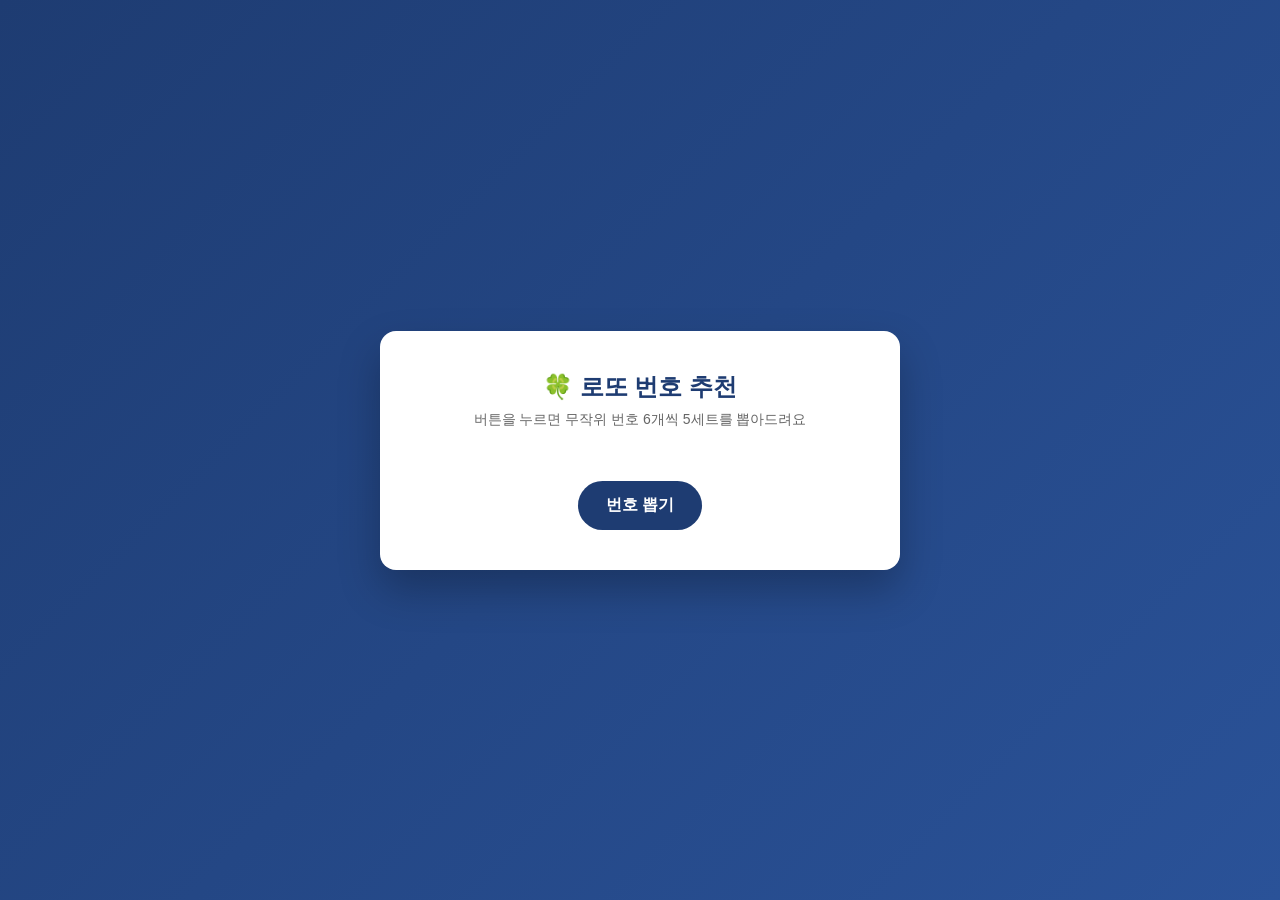
==== index.html @ 19475986 "Initial upload of lotto recommendation page" ====
<!DOCTYPE html>
<html lang="ko">
<head>
  <meta charset="UTF-8">
  <meta name="viewport" content="width=device-width, initial-scale=1.0">
  <title>로또 번호 추천</title>
  <style>
    * { box-sizing: border-box; }
    body {
      margin: 0;
      min-height: 100vh;
      display: flex;
      align-items: center;
      justify-content: center;
      background: linear-gradient(135deg, #1e3c72, #2a5298);
      font-family: "Segoe UI", "맑은 고딕", sans-serif;
    }
    .card {
      background: #ffffff;
      border-radius: 16px;
      padding: 40px 32px;
      width: 100%;
      max-width: 520px;
      text-align: center;
      box-shadow: 0 20px 40px rgba(0, 0, 0, 0.25);
    }
    h1 {
      margin: 0 0 8px;
      font-size: 24px;
      color: #1e3c72;
    }
    p.subtitle {
      margin: 0 0 24px;
      color: #666;
      font-size: 14px;
    }
    .sets {
      display: flex;
      flex-direction: column;
      gap: 12px;
      margin-bottom: 28px;
    }
    .set-row {
      display: flex;
      align-items: center;
      gap: 12px;
      background: #f4f6fb;
      border-radius: 12px;
      padding: 10px 14px;
    }
    .set-label {
      flex: 0 0 32px;
      font-weight: bold;
      color: #1e3c72;
      font-size: 14px;
    }
    .balls {
      display: flex;
      align-items: center;
      flex-wrap: wrap;
      gap: 8px;
    }
    .plus {
      font-weight: bold;
      font-size: 16px;
      color: #999;
      margin: 0 2px;
    }
    .ball {
      width: 40px;
      height: 40px;
      border-radius: 50%;
      display: flex;
      align-items: center;
      justify-content: center;
      color: #fff;
      font-weight: bold;
      font-size: 15px;
      box-shadow: inset 0 -4px 6px rgba(0, 0, 0, 0.2);
      animation: pop 0.35s ease;
    }
    @keyframes pop { from { transform: scale(0); opacity: 0; } to { transform: scale(1); opacity: 1; } }
    .ball.yellow { background: #fbc400; }
    .ball.blue   { background: #69c8f2; }
    .ball.red    { background: #ff7272; }
    .ball.gray   { background: #aaaaaa; }
    .ball.green  { background: #b0d840; }
    button {
      border: none;
      background: #1e3c72;
      color: #fff;
      font-size: 16px;
      font-weight: bold;
      padding: 14px 28px;
      border-radius: 999px;
      cursor: pointer;
      transition: background 0.2s, transform 0.1s;
    }
    button:hover { background: #2a5298; }
    button:active { transform: scale(0.97); }
  </style>
</head>
<body>
  <div class="card">
    <h1>🍀 로또 번호 추천</h1>
    <p class="subtitle">버튼을 누르면 무작위 번호 6개씩 5세트를 뽑아드려요</p>
    <div class="sets" id="sets"></div>
    <button id="generateBtn">번호 뽑기</button>
  </div>
  <script>
    function getBallColorClass(number) {
      if (number <= 10) return "yellow";
      if (number <= 20) return "blue";
      if (number <= 30) return "red";
      if (number <= 40) return "gray";
      return "green";
    }
    function generateLottoNumbers() {
      const numbers = new Set();
      while (numbers.size < 6) {
        numbers.add(Math.floor(Math.random() * 45) + 1);
      }
      let bonus;
      do {
        bonus = Math.floor(Math.random() * 45) + 1;
      } while (numbers.has(bonus));
      return {
        numbers: Array.from(numbers).sort((a, b) => a - b),
        bonus,
      };
    }
    function renderSets(sets) {
      const container = document.getElementById("sets");
      container.innerHTML = "";
      sets.forEach(({ numbers, bonus }, index) => {
        const row = document.createElement("div");
        row.className = "set-row";
        const label = document.createElement("div");
        label.className = "set-label";
        label.textContent = `${index + 1}세트`;
        row.appendChild(label);
        const balls = document.createElement("div");
        balls.className = "balls";
        numbers.forEach((num) => {
          const ball = document.createElement("div");
          ball.className = `ball ${getBallColorClass(num)}`;
          ball.textContent = num;
          balls.appendChild(ball);
        });
        const plus = document.createElement("div");
        plus.className = "plus";
        plus.textContent = "+";
        balls.appendChild(plus);
        const bonusBall = document.createElement("div");
        bonusBall.className = `ball ${getBallColorClass(bonus)}`;
        bonusBall.textContent = bonus;
        balls.appendChild(bonusBall);
        row.appendChild(balls);
        container.appendChild(row);
      });
    }
    document.getElementById("generateBtn").addEventListener("click", () => {
      const sets = Array.from({ length: 5 }, () => generateLottoNumbers());
      renderSets(sets);
    });
  </script>
</body>
</html>
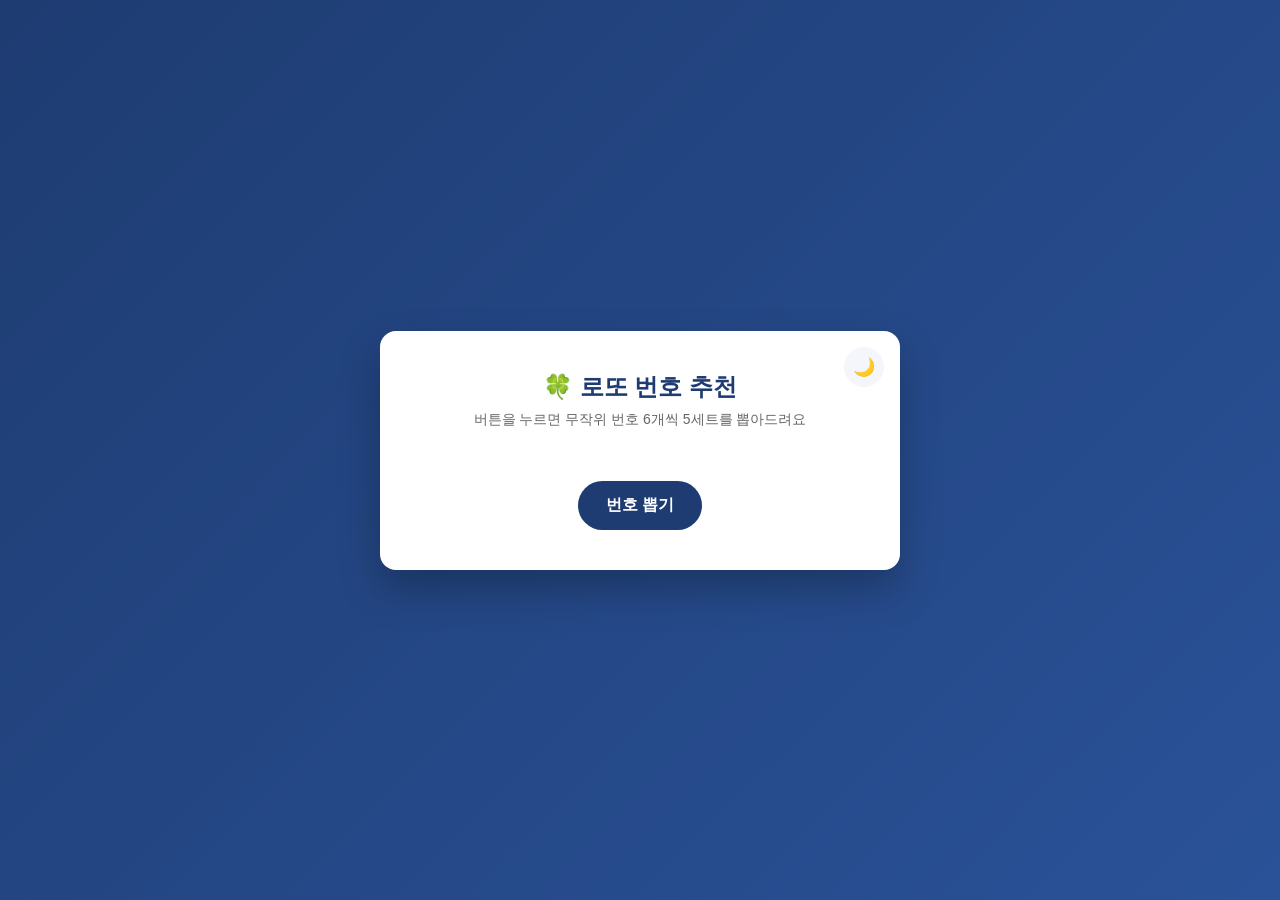
==== commit 778c8c40: "Cloudflare Pages 배포용 루트 index.html 복원 (다크모드 반영된 최신 버전)" ====
--- a/index.html
+++ b/index.html
@@ -1,113 +1,223 @@
 <!DOCTYPE html>
 <html lang="ko">
 <head>
-  <meta charset="UTF-8">
-  <meta name="viewport" content="width=device-width, initial-scale=1.0">
-  <title>로또 번호 추천</title>
-  <style>
-    * { box-sizing: border-box; }
-    body {
-      margin: 0;
-      min-height: 100vh;
-      display: flex;
-      align-items: center;
-      justify-content: center;
-      background: linear-gradient(135deg, #1e3c72, #2a5298);
-      font-family: "Segoe UI", "맑은 고딕", sans-serif;
-    }
-    .card {
-      background: #ffffff;
-      border-radius: 16px;
-      padding: 40px 32px;
-      width: 100%;
-      max-width: 520px;
-      text-align: center;
-      box-shadow: 0 20px 40px rgba(0, 0, 0, 0.25);
-    }
-    h1 {
-      margin: 0 0 8px;
-      font-size: 24px;
-      color: #1e3c72;
-    }
-    p.subtitle {
-      margin: 0 0 24px;
-      color: #666;
-      font-size: 14px;
-    }
-    .sets {
-      display: flex;
-      flex-direction: column;
-      gap: 12px;
-      margin-bottom: 28px;
-    }
-    .set-row {
-      display: flex;
-      align-items: center;
-      gap: 12px;
-      background: #f4f6fb;
-      border-radius: 12px;
-      padding: 10px 14px;
-    }
-    .set-label {
-      flex: 0 0 32px;
-      font-weight: bold;
-      color: #1e3c72;
-      font-size: 14px;
-    }
-    .balls {
-      display: flex;
-      align-items: center;
-      flex-wrap: wrap;
-      gap: 8px;
-    }
-    .plus {
-      font-weight: bold;
-      font-size: 16px;
-      color: #999;
-      margin: 0 2px;
-    }
-    .ball {
-      width: 40px;
-      height: 40px;
-      border-radius: 50%;
-      display: flex;
-      align-items: center;
-      justify-content: center;
-      color: #fff;
-      font-weight: bold;
-      font-size: 15px;
-      box-shadow: inset 0 -4px 6px rgba(0, 0, 0, 0.2);
-      animation: pop 0.35s ease;
-    }
-    @keyframes pop { from { transform: scale(0); opacity: 0; } to { transform: scale(1); opacity: 1; } }
-    .ball.yellow { background: #fbc400; }
-    .ball.blue   { background: #69c8f2; }
-    .ball.red    { background: #ff7272; }
-    .ball.gray   { background: #aaaaaa; }
-    .ball.green  { background: #b0d840; }
-    button {
-      border: none;
-      background: #1e3c72;
-      color: #fff;
-      font-size: 16px;
-      font-weight: bold;
-      padding: 14px 28px;
-      border-radius: 999px;
-      cursor: pointer;
-      transition: background 0.2s, transform 0.1s;
-    }
-    button:hover { background: #2a5298; }
-    button:active { transform: scale(0.97); }
-  </style>
+<meta charset="UTF-8">
+<meta name="viewport" content="width=device-width, initial-scale=1.0">
+<title>로또 번호 추천</title>
+<style>
+  * {
+    box-sizing: border-box;
+  }
+
+  :root {
+    --bg-gradient-start: #1e3c72;
+    --bg-gradient-end: #2a5298;
+    --card-bg: #ffffff;
+    --title-color: #1e3c72;
+    --subtitle-color: #666666;
+    --set-row-bg: #f4f6fb;
+    --shadow-color: rgba(0, 0, 0, 0.25);
+    --button-bg: #1e3c72;
+    --button-bg-hover: #2a5298;
+    --plus-color: #999999;
+  }
+
+  [data-theme="dark"] {
+    --bg-gradient-start: #0f1b30;
+    --bg-gradient-end: #1a2b4a;
+    --card-bg: #1e2532;
+    --title-color: #8fb4ff;
+    --subtitle-color: #a0a8b8;
+    --set-row-bg: #2a3346;
+    --shadow-color: rgba(0, 0, 0, 0.5);
+    --button-bg: #3a5a9a;
+    --button-bg-hover: #4a6fb8;
+    --plus-color: #b0b8c8;
+  }
+
+  body {
+    margin: 0;
+    min-height: 100vh;
+    display: flex;
+    align-items: center;
+    justify-content: center;
+    background: linear-gradient(135deg, var(--bg-gradient-start), var(--bg-gradient-end));
+    font-family: "Segoe UI", "맑은 고딕", sans-serif;
+    transition: background 0.3s;
+  }
+
+  .card {
+    position: relative;
+    background: var(--card-bg);
+    border-radius: 16px;
+    padding: 40px 32px;
+    width: 100%;
+    max-width: 520px;
+    text-align: center;
+    box-shadow: 0 20px 40px var(--shadow-color);
+    transition: background 0.3s;
+  }
+
+  .theme-toggle {
+    position: absolute;
+    top: 16px;
+    right: 16px;
+    width: 40px;
+    height: 40px;
+    border-radius: 50%;
+    border: none;
+    background: var(--set-row-bg);
+    cursor: pointer;
+    font-size: 18px;
+    display: flex;
+    align-items: center;
+    justify-content: center;
+    padding: 0;
+    transition: background 0.3s, transform 0.1s;
+  }
+
+  .theme-toggle:hover {
+    transform: scale(1.08);
+  }
+
+  h1 {
+    margin: 0 0 8px;
+    font-size: 24px;
+    color: var(--title-color);
+    transition: color 0.3s;
+  }
+
+  p.subtitle {
+    margin: 0 0 24px;
+    color: var(--subtitle-color);
+    font-size: 14px;
+    transition: color 0.3s;
+  }
+
+  .sets {
+    display: flex;
+    flex-direction: column;
+    gap: 12px;
+    margin-bottom: 28px;
+  }
+
+  .set-row {
+    display: flex;
+    align-items: center;
+    gap: 12px;
+    background: var(--set-row-bg);
+    border-radius: 12px;
+    padding: 10px 14px;
+    transition: background 0.3s;
+  }
+
+  .set-label {
+    flex: 0 0 32px;
+    font-weight: bold;
+    color: var(--title-color);
+    font-size: 14px;
+    transition: color 0.3s;
+  }
+
+  .balls {
+    display: flex;
+    align-items: center;
+    flex-wrap: wrap;
+    gap: 8px;
+  }
+
+  .plus {
+    font-weight: bold;
+    font-size: 16px;
+    color: var(--plus-color);
+    margin: 0 2px;
+    transition: color 0.3s;
+  }
+
+  .ball {
+    width: 40px;
+    height: 40px;
+    border-radius: 50%;
+    display: flex;
+    align-items: center;
+    justify-content: center;
+    color: #fff;
+    font-weight: bold;
+    font-size: 15px;
+    box-shadow: inset 0 -4px 6px rgba(0, 0, 0, 0.2);
+    animation: pop 0.35s ease;
+  }
+
+  @keyframes pop {
+    from {
+      transform: scale(0);
+      opacity: 0;
+    }
+    to {
+      transform: scale(1);
+      opacity: 1;
+    }
+  }
+
+  /* 로또 공식 번호대 색상 */
+  .ball.yellow { background: #fbc400; }
+  .ball.blue   { background: #69c8f2; }
+  .ball.red    { background: #ff7272; }
+  .ball.gray   { background: #aaaaaa; }
+  .ball.green  { background: #b0d840; }
+
+  #generateBtn {
+    border: none;
+    background: var(--button-bg);
+    color: #fff;
+    font-size: 16px;
+    font-weight: bold;
+    padding: 14px 28px;
+    border-radius: 999px;
+    cursor: pointer;
+    transition: background 0.2s, transform 0.1s;
+  }
+
+  #generateBtn:hover {
+    background: var(--button-bg-hover);
+  }
+
+  #generateBtn:active {
+    transform: scale(0.97);
+  }
+</style>
 </head>
 <body>
+
   <div class="card">
+    <button class="theme-toggle" id="themeToggle" aria-label="다크모드 전환">🌙</button>
     <h1>🍀 로또 번호 추천</h1>
     <p class="subtitle">버튼을 누르면 무작위 번호 6개씩 5세트를 뽑아드려요</p>
+
     <div class="sets" id="sets"></div>
+
     <button id="generateBtn">번호 뽑기</button>
   </div>
+
   <script>
+    const root = document.documentElement;
+    const themeToggle = document.getElementById("themeToggle");
+
+    function applyTheme(theme) {
+      root.setAttribute("data-theme", theme);
+      themeToggle.textContent = theme === "dark" ? "☀️" : "🌙";
+      localStorage.setItem("theme", theme);
+    }
+
+    const savedTheme = localStorage.getItem("theme")
+      || (window.matchMedia("(prefers-color-scheme: dark)").matches ? "dark" : "light");
+    applyTheme(savedTheme);
+
+    themeToggle.addEventListener("click", () => {
+      const nextTheme = root.getAttribute("data-theme") === "dark" ? "light" : "dark";
+      applyTheme(nextTheme);
+    });
+
     function getBallColorClass(number) {
       if (number <= 10) return "yellow";
       if (number <= 20) return "blue";
@@ -115,30 +225,36 @@
       if (number <= 40) return "gray";
       return "green";
     }
+
     function generateLottoNumbers() {
       const numbers = new Set();
       while (numbers.size < 6) {
         numbers.add(Math.floor(Math.random() * 45) + 1);
       }
+
       let bonus;
       do {
         bonus = Math.floor(Math.random() * 45) + 1;
       } while (numbers.has(bonus));
+
       return {
         numbers: Array.from(numbers).sort((a, b) => a - b),
         bonus,
       };
     }
+
     function renderSets(sets) {
       const container = document.getElementById("sets");
       container.innerHTML = "";
       sets.forEach(({ numbers, bonus }, index) => {
         const row = document.createElement("div");
         row.className = "set-row";
+
         const label = document.createElement("div");
         label.className = "set-label";
         label.textContent = `${index + 1}세트`;
         row.appendChild(label);
+
         const balls = document.createElement("div");
         balls.className = "balls";
         numbers.forEach((num) => {
@@ -147,22 +263,27 @@
           ball.textContent = num;
           balls.appendChild(ball);
         });
+
         const plus = document.createElement("div");
         plus.className = "plus";
         plus.textContent = "+";
         balls.appendChild(plus);
+
         const bonusBall = document.createElement("div");
         bonusBall.className = `ball ${getBallColorClass(bonus)}`;
         bonusBall.textContent = bonus;
         balls.appendChild(bonusBall);
+
         row.appendChild(balls);
         container.appendChild(row);
       });
     }
+
     document.getElementById("generateBtn").addEventListener("click", () => {
       const sets = Array.from({ length: 5 }, () => generateLottoNumbers());
       renderSets(sets);
     });
   </script>
+
 </body>
 </html>
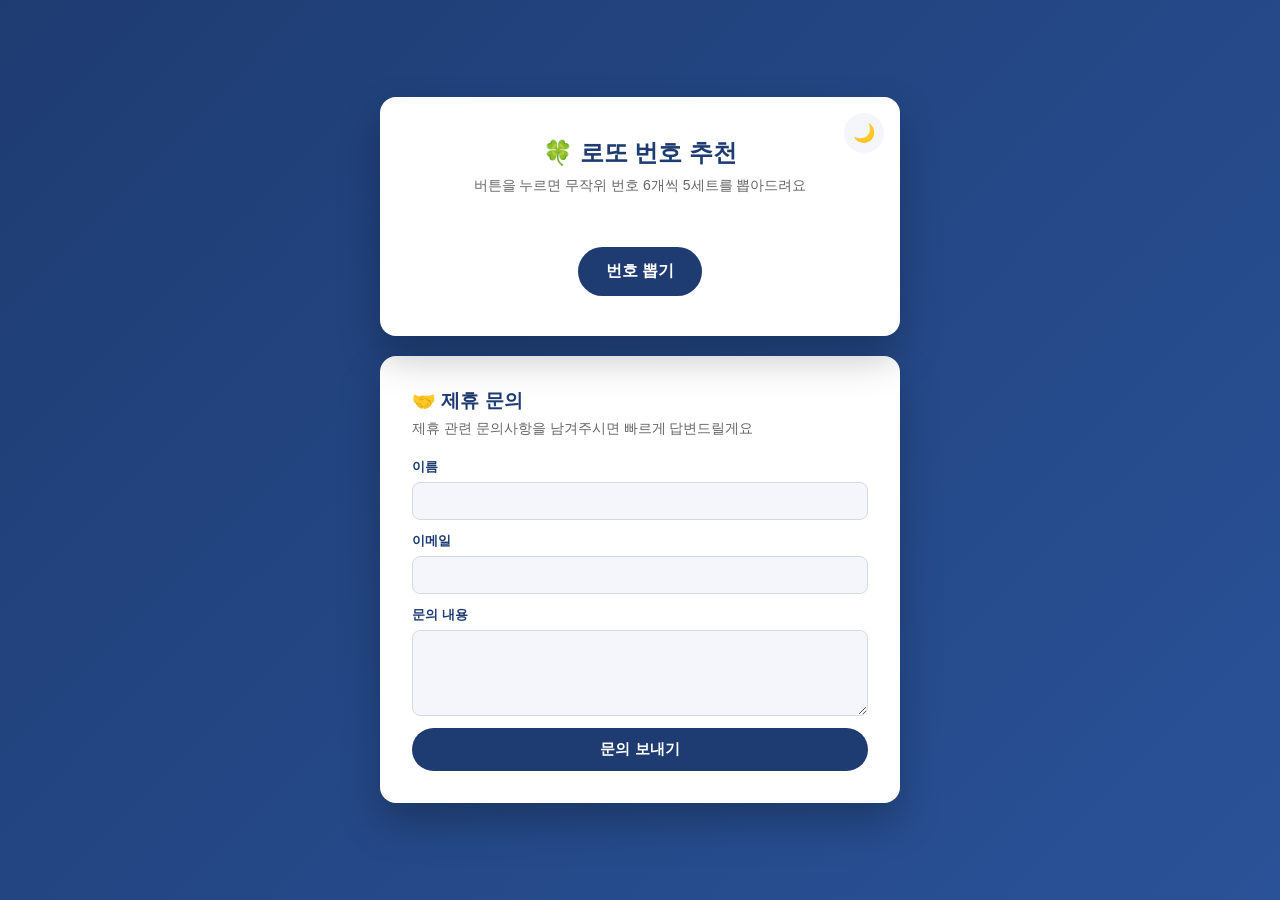
==== commit 8a406ce6: "Formspree 연동 제휴 문의 폼 추가" ====
--- a/index.html
+++ b/index.html
@@ -39,8 +39,11 @@
     margin: 0;
     min-height: 100vh;
     display: flex;
+    flex-direction: column;
     align-items: center;
     justify-content: center;
+    gap: 20px;
+    padding: 20px 0;
     background: linear-gradient(135deg, var(--bg-gradient-start), var(--bg-gradient-end));
     font-family: "Segoe UI", "맑은 고딕", sans-serif;
     transition: background 0.3s;
@@ -185,6 +188,97 @@
   #generateBtn:active {
     transform: scale(0.97);
   }
+
+  .contact-card {
+    background: var(--card-bg);
+    border-radius: 16px;
+    padding: 32px;
+    width: 100%;
+    max-width: 520px;
+    box-shadow: 0 20px 40px var(--shadow-color);
+    transition: background 0.3s;
+  }
+
+  .contact-card h2 {
+    margin: 0 0 6px;
+    font-size: 19px;
+    color: var(--title-color);
+    transition: color 0.3s;
+  }
+
+  .contact-card p.subtitle {
+    margin-bottom: 20px;
+  }
+
+  .contact-form {
+    display: flex;
+    flex-direction: column;
+    gap: 12px;
+    text-align: left;
+  }
+
+  .contact-form label {
+    font-size: 13px;
+    font-weight: bold;
+    color: var(--title-color);
+    margin-bottom: -6px;
+    transition: color 0.3s;
+  }
+
+  .contact-form input,
+  .contact-form textarea {
+    font-family: inherit;
+    font-size: 14px;
+    padding: 10px 12px;
+    border-radius: 8px;
+    border: 1px solid #d5d9e2;
+    background: var(--set-row-bg);
+    color: inherit;
+    resize: vertical;
+    transition: background 0.3s, border-color 0.2s;
+  }
+
+  .contact-form input:focus,
+  .contact-form textarea:focus {
+    outline: none;
+    border-color: var(--button-bg);
+  }
+
+  #contactSubmitBtn {
+    border: none;
+    background: var(--button-bg);
+    color: #fff;
+    font-size: 15px;
+    font-weight: bold;
+    padding: 12px 24px;
+    border-radius: 999px;
+    cursor: pointer;
+    transition: background 0.2s, transform 0.1s;
+  }
+
+  #contactSubmitBtn:hover {
+    background: var(--button-bg-hover);
+  }
+
+  #contactSubmitBtn:active {
+    transform: scale(0.97);
+  }
+
+  .contact-status {
+    font-size: 13px;
+    margin-top: 4px;
+    display: none;
+  }
+
+  .contact-status.success {
+    display: block;
+    color: #2e8b57;
+  }
+
+  .contact-status.error {
+    display: block;
+    color: #e05555;
+  }
 </style>
 </head>
 <body>
@@ -197,6 +291,25 @@
     <div class="sets" id="sets"></div>
 
     <button id="generateBtn">번호 뽑기</button>
+  </div>
+
+  <div class="contact-card">
+    <h2>🤝 제휴 문의</h2>
+    <p class="subtitle">제휴 관련 문의사항을 남겨주시면 빠르게 답변드릴게요</p>
+
+    <form class="contact-form" id="contactForm" action="https://formspree.io/f/mgogqgzd" method="POST">
+      <label for="name">이름</label>
+      <input type="text" id="name" name="name" required>
+
+      <label for="email">이메일</label>
+      <input type="email" id="email" name="email" required>
+
+      <label for="message">문의 내용</label>
+      <textarea id="message" name="message" rows="4" required></textarea>
+
+      <button type="submit" id="contactSubmitBtn">문의 보내기</button>
+      <p class="contact-status" id="contactStatus"></p>
+    </form>
   </div>
 
   <script>
@@ -283,6 +396,39 @@
       const sets = Array.from({ length: 5 }, () => generateLottoNumbers());
       renderSets(sets);
     });
+
+    const contactForm = document.getElementById("contactForm");
+    const contactStatus = document.getElementById("contactStatus");
+    const contactSubmitBtn = document.getElementById("contactSubmitBtn");
+
+    contactForm.addEventListener("submit", async (e) => {
+      e.preventDefault();
+      contactSubmitBtn.disabled = true;
+      contactStatus.className = "contact-status";
+      contactStatus.textContent = "";
+
+      try {
+        const response = await fetch(contactForm.action, {
+          method: "POST",
+          body: new FormData(contactForm),
+          headers: { Accept: "application/json" },
+        });
+
+        if (response.ok) {
+          contactStatus.textContent = "문의가 정상적으로 접수되었습니다. 감사합니다!";
+          contactStatus.className = "contact-status success";
+          contactForm.reset();
+        } else {
+          contactStatus.textContent = "전송에 실패했습니다. 잠시 후 다시 시도해주세요.";
+          contactStatus.className = "contact-status error";
+        }
+      } catch (err) {
+        contactStatus.textContent = "네트워크 오류가 발생했습니다. 잠시 후 다시 시도해주세요.";
+        contactStatus.className = "contact-status error";
+      } finally {
+        contactSubmitBtn.disabled = false;
+      }
+    });
   </script>
 
 </body>
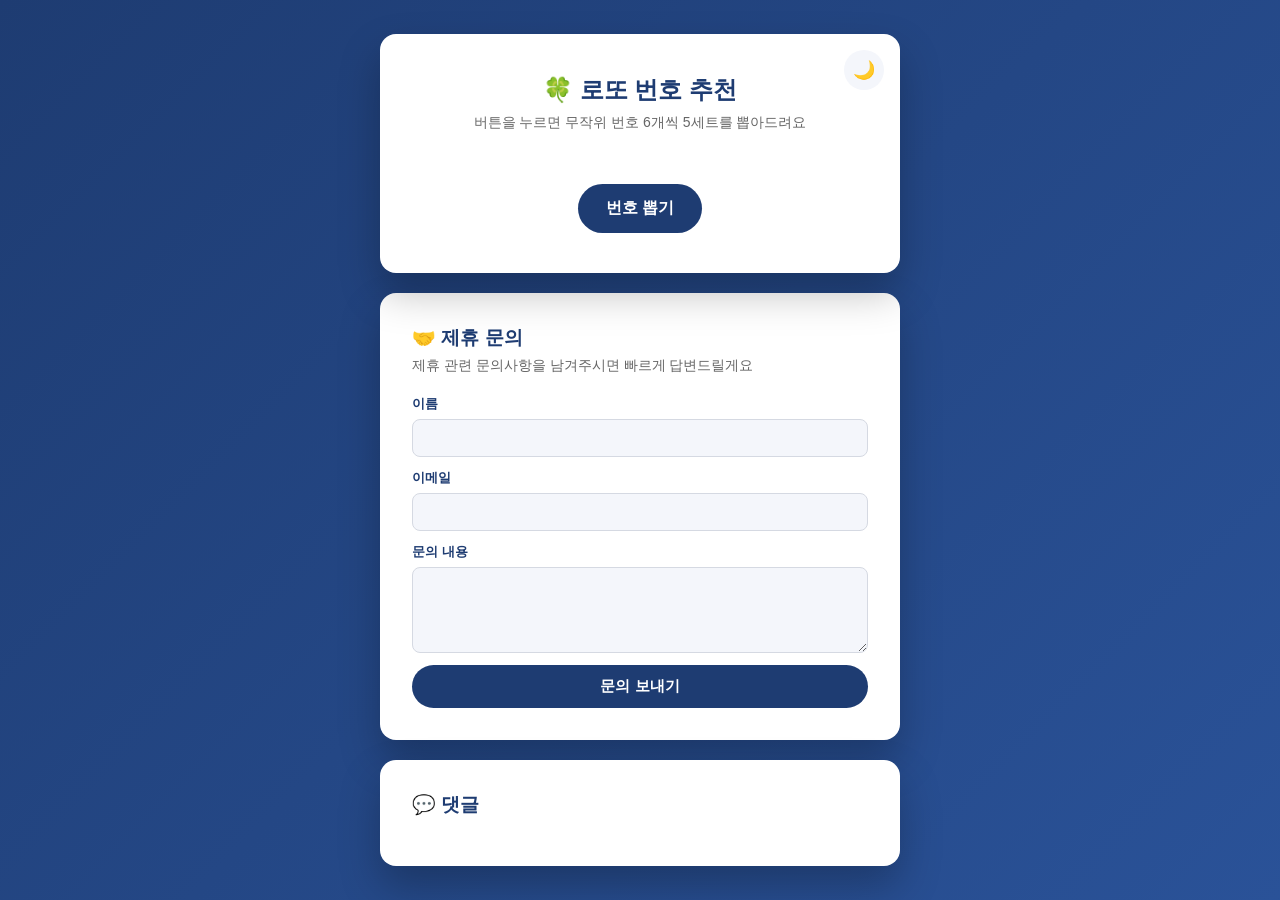
==== commit cc1b1634: "Disqus 댓글 기능 추가" ====
--- a/index.html
+++ b/index.html
@@ -279,6 +279,23 @@
     display: block;
     color: #e05555;
   }
+
+  .comments-card {
+    background: var(--card-bg);
+    border-radius: 16px;
+    padding: 32px;
+    width: 100%;
+    max-width: 520px;
+    box-shadow: 0 20px 40px var(--shadow-color);
+    transition: background 0.3s;
+  }
+
+  .comments-card h2 {
+    margin: 0 0 16px;
+    font-size: 19px;
+    color: var(--title-color);
+    transition: color 0.3s;
+  }
 </style>
 </head>
 <body>
@@ -310,6 +327,29 @@
       <button type="submit" id="contactSubmitBtn">문의 보내기</button>
       <p class="contact-status" id="contactStatus"></p>
     </form>
+  </div>
+
+  <div class="comments-card">
+    <h2>💬 댓글</h2>
+    <div id="disqus_thread"></div>
+    <script>
+        /**
+        *  RECOMMENDED CONFIGURATION VARIABLES: EDIT AND UNCOMMENT THE SECTION BELOW TO INSERT DYNAMIC VALUES FROM YOUR PLATFORM OR CMS.
+        *  LEARN WHY DEFINING THESE VARIABLES IS IMPORTANT: https://disqus.com/admin/universalcode/#configuration-variables    */
+        /*
+        var disqus_config = function () {
+        this.page.url = PAGE_URL;  // Replace PAGE_URL with your page's canonical URL variable
+        this.page.identifier = PAGE_IDENTIFIER; // Replace PAGE_IDENTIFIER with your page's unique identifier variable
+        };
+        */
+        (function() { // DON'T EDIT BELOW THIS LINE
+        var d = document, s = d.createElement('script');
+        s.src = 'https://canyouivemelotto.disqus.com/embed.js';
+        s.setAttribute('data-timestamp', +new Date());
+        (d.head || d.body).appendChild(s);
+        })();
+    </script>
+    <noscript>Please enable JavaScript to view the <a href="https://disqus.com/?ref_noscript">comments powered by Disqus.</a></noscript>
   </div>
 
   <script>
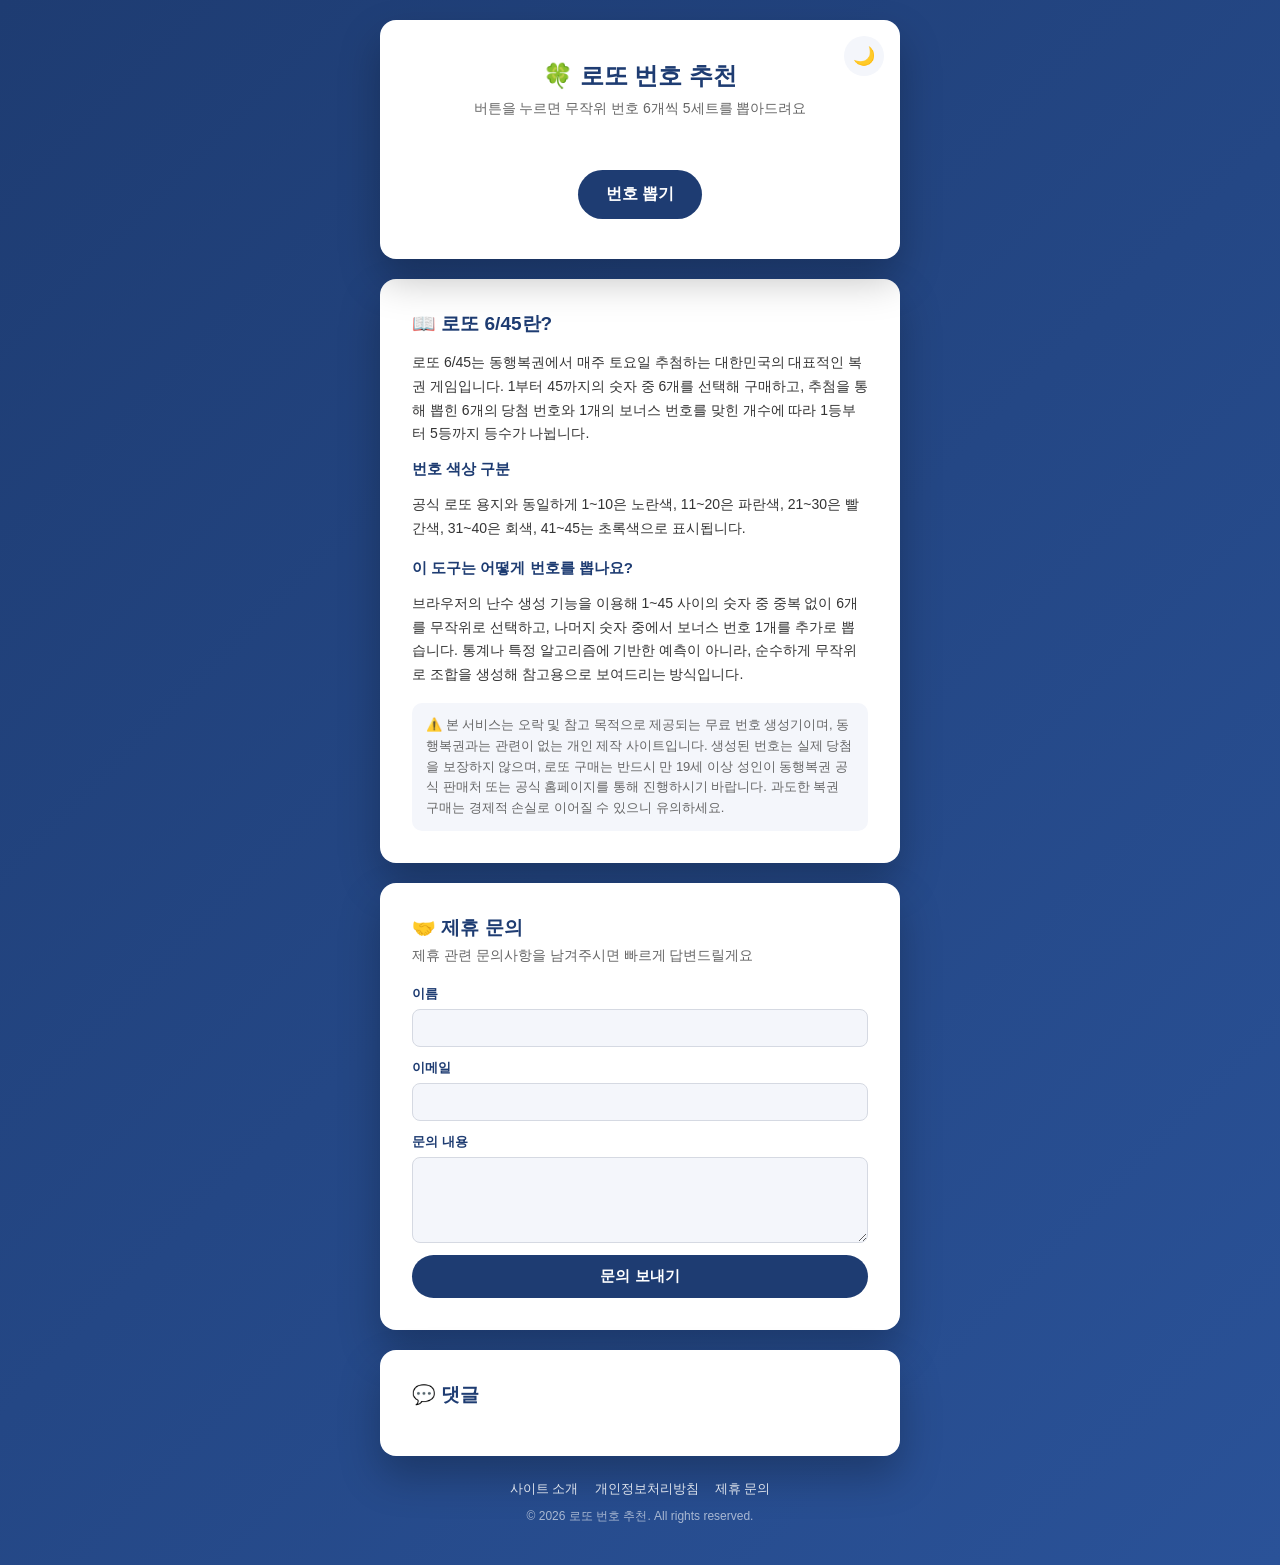
==== commit bb7b671c: "AdSense 심사 대비 사이트 품질 개선: 소개/개인정보처리방침 페이지, 실질 콘텐츠, robots.txt/sitemap.xml, 공통 스타일/테마 스크립트 분리" ====
--- a/index.html
+++ b/index.html
@@ -3,300 +3,13 @@
 <head>
 <meta charset="UTF-8">
 <meta name="viewport" content="width=device-width, initial-scale=1.0">
-<title>로또 번호 추천</title>
-<style>
-  * {
-    box-sizing: border-box;
-  }
-
-  :root {
-    --bg-gradient-start: #1e3c72;
-    --bg-gradient-end: #2a5298;
-    --card-bg: #ffffff;
-    --title-color: #1e3c72;
-    --subtitle-color: #666666;
-    --set-row-bg: #f4f6fb;
-    --shadow-color: rgba(0, 0, 0, 0.25);
-    --button-bg: #1e3c72;
-    --button-bg-hover: #2a5298;
-    --plus-color: #999999;
-  }
-
-  [data-theme="dark"] {
-    --bg-gradient-start: #0f1b30;
-    --bg-gradient-end: #1a2b4a;
-    --card-bg: #1e2532;
-    --title-color: #8fb4ff;
-    --subtitle-color: #a0a8b8;
-    --set-row-bg: #2a3346;
-    --shadow-color: rgba(0, 0, 0, 0.5);
-    --button-bg: #3a5a9a;
-    --button-bg-hover: #4a6fb8;
-    --plus-color: #b0b8c8;
-  }
-
-  body {
-    margin: 0;
-    min-height: 100vh;
-    display: flex;
-    flex-direction: column;
-    align-items: center;
-    justify-content: center;
-    gap: 20px;
-    padding: 20px 0;
-    background: linear-gradient(135deg, var(--bg-gradient-start), var(--bg-gradient-end));
-    font-family: "Segoe UI", "맑은 고딕", sans-serif;
-    transition: background 0.3s;
-  }
-
-  .card {
-    position: relative;
-    background: var(--card-bg);
-    border-radius: 16px;
-    padding: 40px 32px;
-    width: 100%;
-    max-width: 520px;
-    text-align: center;
-    box-shadow: 0 20px 40px var(--shadow-color);
-    transition: background 0.3s;
-  }
-
-  .theme-toggle {
-    position: absolute;
-    top: 16px;
-    right: 16px;
-    width: 40px;
-    height: 40px;
-    border-radius: 50%;
-    border: none;
-    background: var(--set-row-bg);
-    cursor: pointer;
-    font-size: 18px;
-    display: flex;
-    align-items: center;
-    justify-content: center;
-    padding: 0;
-    transition: background 0.3s, transform 0.1s;
-  }
-
-  .theme-toggle:hover {
-    transform: scale(1.08);
-  }
-
-  h1 {
-    margin: 0 0 8px;
-    font-size: 24px;
-    color: var(--title-color);
-    transition: color 0.3s;
-  }
-
-  p.subtitle {
-    margin: 0 0 24px;
-    color: var(--subtitle-color);
-    font-size: 14px;
-    transition: color 0.3s;
-  }
-
-  .sets {
-    display: flex;
-    flex-direction: column;
-    gap: 12px;
-    margin-bottom: 28px;
-  }
-
-  .set-row {
-    display: flex;
-    align-items: center;
-    gap: 12px;
-    background: var(--set-row-bg);
-    border-radius: 12px;
-    padding: 10px 14px;
-    transition: background 0.3s;
-  }
-
-  .set-label {
-    flex: 0 0 32px;
-    font-weight: bold;
-    color: var(--title-color);
-    font-size: 14px;
-    transition: color 0.3s;
-  }
-
-  .balls {
-    display: flex;
-    align-items: center;
-    flex-wrap: wrap;
-    gap: 8px;
-  }
-
-  .plus {
-    font-weight: bold;
-    font-size: 16px;
-    color: var(--plus-color);
-    margin: 0 2px;
-    transition: color 0.3s;
-  }
-
-  .ball {
-    width: 40px;
-    height: 40px;
-    border-radius: 50%;
-    display: flex;
-    align-items: center;
-    justify-content: center;
-    color: #fff;
-    font-weight: bold;
-    font-size: 15px;
-    box-shadow: inset 0 -4px 6px rgba(0, 0, 0, 0.2);
-    animation: pop 0.35s ease;
-  }
-
-  @keyframes pop {
-    from {
-      transform: scale(0);
-      opacity: 0;
-    }
-    to {
-      transform: scale(1);
-      opacity: 1;
-    }
-  }
-
-  /* 로또 공식 번호대 색상 */
-  .ball.yellow { background: #fbc400; }
-  .ball.blue   { background: #69c8f2; }
-  .ball.red    { background: #ff7272; }
-  .ball.gray   { background: #aaaaaa; }
-  .ball.green  { background: #b0d840; }
-
-  #generateBtn {
-    border: none;
-    background: var(--button-bg);
-    color: #fff;
-    font-size: 16px;
-    font-weight: bold;
-    padding: 14px 28px;
-    border-radius: 999px;
-    cursor: pointer;
-    transition: background 0.2s, transform 0.1s;
-  }
-
-  #generateBtn:hover {
-    background: var(--button-bg-hover);
-  }
-
-  #generateBtn:active {
-    transform: scale(0.97);
-  }
-
-  .contact-card {
-    background: var(--card-bg);
-    border-radius: 16px;
-    padding: 32px;
-    width: 100%;
-    max-width: 520px;
-    box-shadow: 0 20px 40px var(--shadow-color);
-    transition: background 0.3s;
-  }
-
-  .contact-card h2 {
-    margin: 0 0 6px;
-    font-size: 19px;
-    color: var(--title-color);
-    transition: color 0.3s;
-  }
-
-  .contact-card p.subtitle {
-    margin-bottom: 20px;
-  }
-
-  .contact-form {
-    display: flex;
-    flex-direction: column;
-    gap: 12px;
-    text-align: left;
-  }
-
-  .contact-form label {
-    font-size: 13px;
-    font-weight: bold;
-    color: var(--title-color);
-    margin-bottom: -6px;
-    transition: color 0.3s;
-  }
-
-  .contact-form input,
-  .contact-form textarea {
-    font-family: inherit;
-    font-size: 14px;
-    padding: 10px 12px;
-    border-radius: 8px;
-    border: 1px solid #d5d9e2;
-    background: var(--set-row-bg);
-    color: inherit;
-    resize: vertical;
-    transition: background 0.3s, border-color 0.2s;
-  }
-
-  .contact-form input:focus,
-  .contact-form textarea:focus {
-    outline: none;
-    border-color: var(--button-bg);
-  }
-
-  #contactSubmitBtn {
-    border: none;
-    background: var(--button-bg);
-    color: #fff;
-    font-size: 15px;
-    font-weight: bold;
-    padding: 12px 24px;
-    border-radius: 999px;
-    cursor: pointer;
-    transition: background 0.2s, transform 0.1s;
-  }
-
-  #contactSubmitBtn:hover {
-    background: var(--button-bg-hover);
-  }
-
-  #contactSubmitBtn:active {
-    transform: scale(0.97);
-  }
-
-  .contact-status {
-    font-size: 13px;
-    margin-top: 4px;
-    display: none;
-  }
-
-  .contact-status.success {
-    display: block;
-    color: #2e8b57;
-  }
-
-  .contact-status.error {
-    display: block;
-    color: #e05555;
-  }
-
-  .comments-card {
-    background: var(--card-bg);
-    border-radius: 16px;
-    padding: 32px;
-    width: 100%;
-    max-width: 520px;
-    box-shadow: 0 20px 40px var(--shadow-color);
-    transition: background 0.3s;
-  }
-
-  .comments-card h2 {
-    margin: 0 0 16px;
-    font-size: 19px;
-    color: var(--title-color);
-    transition: color 0.3s;
-  }
-</style>
+<meta name="description" content="번호 6개와 보너스 번호를 무작위로 5세트 추천해주는 로또 6/45 번호 생성기입니다. 로또 6/45 게임 규칙 설명과 참고용 번호 추천을 제공하며, 실제 당첨을 보장하지 않는 오락용 서비스입니다.">
+<meta name="google-adsense-account" content="ca-pub-2861246134536272">
+<script async src="https://pagead2.googlesyndication.com/pagead/js/adsbygoogle.js?client=ca-pub-2861246134536272"
+     crossorigin="anonymous"></script>
+<link rel="stylesheet" href="styles.css">
+<script src="theme.js"></script>
+<title>로또 번호 추천 | 로또 6/45 번호 생성기</title>
 </head>
 <body>
 
@@ -308,6 +21,35 @@
     <div class="sets" id="sets"></div>
 
     <button id="generateBtn">번호 뽑기</button>
+  </div>
+
+  <div class="info-card">
+    <h2>📖 로또 6/45란?</h2>
+    <p>
+      로또 6/45는 동행복권에서 매주 토요일 추첨하는 대한민국의 대표적인 복권 게임입니다.
+      1부터 45까지의 숫자 중 6개를 선택해 구매하고, 추첨을 통해 뽑힌 6개의 당첨 번호와
+      1개의 보너스 번호를 맞힌 개수에 따라 1등부터 5등까지 등수가 나뉩니다.
+    </p>
+
+    <h3>번호 색상 구분</h3>
+    <p>
+      공식 로또 용지와 동일하게 1~10은 노란색, 11~20은 파란색, 21~30은 빨간색,
+      31~40은 회색, 41~45는 초록색으로 표시됩니다.
+    </p>
+
+    <h3>이 도구는 어떻게 번호를 뽑나요?</h3>
+    <p>
+      브라우저의 난수 생성 기능을 이용해 1~45 사이의 숫자 중 중복 없이 6개를 무작위로 선택하고,
+      나머지 숫자 중에서 보너스 번호 1개를 추가로 뽑습니다. 통계나 특정 알고리즘에 기반한
+      예측이 아니라, 순수하게 무작위로 조합을 생성해 참고용으로 보여드리는 방식입니다.
+    </p>
+
+    <div class="disclaimer">
+      ⚠️ 본 서비스는 오락 및 참고 목적으로 제공되는 무료 번호 생성기이며, 동행복권과는
+      관련이 없는 개인 제작 사이트입니다. 생성된 번호는 실제 당첨을 보장하지 않으며,
+      로또 구매는 반드시 만 19세 이상 성인이 동행복권 공식 판매처 또는 공식 홈페이지를
+      통해 진행하시기 바랍니다. 과도한 복권 구매는 경제적 손실로 이어질 수 있으니 유의하세요.
+    </div>
   </div>
 
   <div class="contact-card">
@@ -352,25 +94,16 @@
     <noscript>Please enable JavaScript to view the <a href="https://disqus.com/?ref_noscript">comments powered by Disqus.</a></noscript>
   </div>
 
+  <footer class="site-footer">
+    <nav>
+      <a href="about.html">사이트 소개</a>
+      <a href="privacy.html">개인정보처리방침</a>
+      <a href="#contactForm">제휴 문의</a>
+    </nav>
+    <small>&copy; 2026 로또 번호 추천. All rights reserved.</small>
+  </footer>
+
   <script>
-    const root = document.documentElement;
-    const themeToggle = document.getElementById("themeToggle");
-
-    function applyTheme(theme) {
-      root.setAttribute("data-theme", theme);
-      themeToggle.textContent = theme === "dark" ? "☀️" : "🌙";
-      localStorage.setItem("theme", theme);
-    }
-
-    const savedTheme = localStorage.getItem("theme")
-      || (window.matchMedia("(prefers-color-scheme: dark)").matches ? "dark" : "light");
-    applyTheme(savedTheme);
-
-    themeToggle.addEventListener("click", () => {
-      const nextTheme = root.getAttribute("data-theme") === "dark" ? "light" : "dark";
-      applyTheme(nextTheme);
-    });
-
     function getBallColorClass(number) {
       if (number <= 10) return "yellow";
       if (number <= 20) return "blue";
--- a/styles.css
+++ b/styles.css
@@ -0,0 +1,373 @@
+* {
+  box-sizing: border-box;
+}
+
+:root {
+  --bg-gradient-start: #1e3c72;
+  --bg-gradient-end: #2a5298;
+  --card-bg: #ffffff;
+  --title-color: #1e3c72;
+  --subtitle-color: #666666;
+  --text-color: #333333;
+  --set-row-bg: #f4f6fb;
+  --shadow-color: rgba(0, 0, 0, 0.25);
+  --button-bg: #1e3c72;
+  --button-bg-hover: #2a5298;
+  --plus-color: #999999;
+  --link-color: #1e3c72;
+  --border-color: #e2e6ee;
+}
+
+[data-theme="dark"] {
+  --bg-gradient-start: #0f1b30;
+  --bg-gradient-end: #1a2b4a;
+  --card-bg: #1e2532;
+  --title-color: #8fb4ff;
+  --subtitle-color: #a0a8b8;
+  --text-color: #d5d9e2;
+  --set-row-bg: #2a3346;
+  --shadow-color: rgba(0, 0, 0, 0.5);
+  --button-bg: #3a5a9a;
+  --button-bg-hover: #4a6fb8;
+  --plus-color: #b0b8c8;
+  --link-color: #8fb4ff;
+  --border-color: #33405a;
+}
+
+body {
+  margin: 0;
+  min-height: 100vh;
+  display: flex;
+  flex-direction: column;
+  align-items: center;
+  justify-content: center;
+  gap: 20px;
+  padding: 20px 0;
+  background: linear-gradient(135deg, var(--bg-gradient-start), var(--bg-gradient-end));
+  font-family: "Segoe UI", "맑은 고딕", sans-serif;
+  transition: background 0.3s;
+}
+
+.card {
+  position: relative;
+  background: var(--card-bg);
+  border-radius: 16px;
+  padding: 40px 32px;
+  width: 100%;
+  max-width: 520px;
+  text-align: center;
+  box-shadow: 0 20px 40px var(--shadow-color);
+  transition: background 0.3s;
+}
+
+.theme-toggle {
+  position: absolute;
+  top: 16px;
+  right: 16px;
+  width: 40px;
+  height: 40px;
+  border-radius: 50%;
+  border: none;
+  background: var(--set-row-bg);
+  cursor: pointer;
+  font-size: 18px;
+  display: flex;
+  align-items: center;
+  justify-content: center;
+  padding: 0;
+  transition: background 0.3s, transform 0.1s;
+}
+
+.theme-toggle:hover {
+  transform: scale(1.08);
+}
+
+h1 {
+  margin: 0 0 8px;
+  font-size: 24px;
+  color: var(--title-color);
+  transition: color 0.3s;
+}
+
+p.subtitle {
+  margin: 0 0 24px;
+  color: var(--subtitle-color);
+  font-size: 14px;
+  transition: color 0.3s;
+}
+
+.sets {
+  display: flex;
+  flex-direction: column;
+  gap: 12px;
+  margin-bottom: 28px;
+}
+
+.set-row {
+  display: flex;
+  align-items: center;
+  gap: 12px;
+  background: var(--set-row-bg);
+  border-radius: 12px;
+  padding: 10px 14px;
+  transition: background 0.3s;
+}
+
+.set-label {
+  flex: 0 0 32px;
+  font-weight: bold;
+  color: var(--title-color);
+  font-size: 14px;
+  transition: color 0.3s;
+}
+
+.balls {
+  display: flex;
+  align-items: center;
+  flex-wrap: wrap;
+  gap: 8px;
+}
+
+.plus {
+  font-weight: bold;
+  font-size: 16px;
+  color: var(--plus-color);
+  margin: 0 2px;
+  transition: color 0.3s;
+}
+
+.ball {
+  width: 40px;
+  height: 40px;
+  border-radius: 50%;
+  display: flex;
+  align-items: center;
+  justify-content: center;
+  color: #fff;
+  font-weight: bold;
+  font-size: 15px;
+  box-shadow: inset 0 -4px 6px rgba(0, 0, 0, 0.2);
+  animation: pop 0.35s ease;
+}
+
+@keyframes pop {
+  from {
+    transform: scale(0);
+    opacity: 0;
+  }
+  to {
+    transform: scale(1);
+    opacity: 1;
+  }
+}
+
+/* 로또 공식 번호대 색상 */
+.ball.yellow { background: #fbc400; }
+.ball.blue   { background: #69c8f2; }
+.ball.red    { background: #ff7272; }
+.ball.gray   { background: #aaaaaa; }
+.ball.green  { background: #b0d840; }
+
+#generateBtn {
+  border: none;
+  background: var(--button-bg);
+  color: #fff;
+  font-size: 16px;
+  font-weight: bold;
+  padding: 14px 28px;
+  border-radius: 999px;
+  cursor: pointer;
+  transition: background 0.2s, transform 0.1s;
+}
+
+#generateBtn:hover {
+  background: var(--button-bg-hover);
+}
+
+#generateBtn:active {
+  transform: scale(0.97);
+}
+
+.info-card,
+.contact-card,
+.comments-card,
+.content-card {
+  background: var(--card-bg);
+  border-radius: 16px;
+  padding: 32px;
+  width: 100%;
+  max-width: 520px;
+  box-shadow: 0 20px 40px var(--shadow-color);
+  transition: background 0.3s;
+}
+
+.info-card h2,
+.contact-card h2,
+.comments-card h2,
+.content-card h2 {
+  margin: 0 0 6px;
+  font-size: 19px;
+  color: var(--title-color);
+  transition: color 0.3s;
+}
+
+.contact-card p.subtitle {
+  margin-bottom: 20px;
+}
+
+.info-card p,
+.content-card p,
+.content-card li {
+  color: var(--text-color);
+  font-size: 14px;
+  line-height: 1.7;
+  transition: color 0.3s;
+}
+
+.info-card h3,
+.content-card h3 {
+  font-size: 15px;
+  color: var(--title-color);
+  margin: 18px 0 6px;
+  transition: color 0.3s;
+}
+
+.info-card h3:first-of-type,
+.content-card h3:first-of-type {
+  margin-top: 0;
+}
+
+.content-card ul,
+.content-card ol {
+  padding-left: 20px;
+  margin: 8px 0;
+}
+
+.disclaimer {
+  margin-top: 16px;
+  padding: 12px 14px;
+  border-radius: 10px;
+  background: var(--set-row-bg);
+  font-size: 13px;
+  color: var(--subtitle-color);
+  line-height: 1.6;
+  transition: background 0.3s, color 0.3s;
+}
+
+.contact-form {
+  display: flex;
+  flex-direction: column;
+  gap: 12px;
+  text-align: left;
+}
+
+.contact-form label {
+  font-size: 13px;
+  font-weight: bold;
+  color: var(--title-color);
+  margin-bottom: -6px;
+  transition: color 0.3s;
+}
+
+.contact-form input,
+.contact-form textarea {
+  font-family: inherit;
+  font-size: 14px;
+  padding: 10px 12px;
+  border-radius: 8px;
+  border: 1px solid #d5d9e2;
+  background: var(--set-row-bg);
+  color: inherit;
+  resize: vertical;
+  transition: background 0.3s, border-color 0.2s;
+}
+
+.contact-form input:focus,
+.contact-form textarea:focus {
+  outline: none;
+  border-color: var(--button-bg);
+}
+
+#contactSubmitBtn {
+  border: none;
+  background: var(--button-bg);
+  color: #fff;
+  font-size: 15px;
+  font-weight: bold;
+  padding: 12px 24px;
+  border-radius: 999px;
+  cursor: pointer;
+  transition: background 0.2s, transform 0.1s;
+}
+
+#contactSubmitBtn:hover {
+  background: var(--button-bg-hover);
+}
+
+#contactSubmitBtn:active {
+  transform: scale(0.97);
+}
+
+.contact-status {
+  font-size: 13px;
+  margin-top: 4px;
+  display: none;
+}
+
+.contact-status.success {
+  display: block;
+  color: #2e8b57;
+}
+
+.contact-status.error {
+  display: block;
+  color: #e05555;
+}
+
+.comments-card h2 {
+  margin-bottom: 16px;
+}
+
+.site-footer {
+  width: 100%;
+  max-width: 520px;
+  text-align: center;
+  padding: 4px 0 20px;
+}
+
+.site-footer nav {
+  display: flex;
+  justify-content: center;
+  flex-wrap: wrap;
+  gap: 8px 16px;
+  margin-bottom: 8px;
+}
+
+.site-footer a {
+  color: #ffffff;
+  font-size: 13px;
+  text-decoration: none;
+  opacity: 0.85;
+}
+
+.site-footer a:hover {
+  text-decoration: underline;
+  opacity: 1;
+}
+
+.site-footer small {
+  color: #ffffff;
+  opacity: 0.6;
+  font-size: 12px;
+}
+
+.content-card a {
+  color: var(--link-color);
+}
+
+.back-link {
+  display: inline-block;
+  margin-top: 20px;
+  font-size: 13px;
+  color: var(--link-color);
+}
